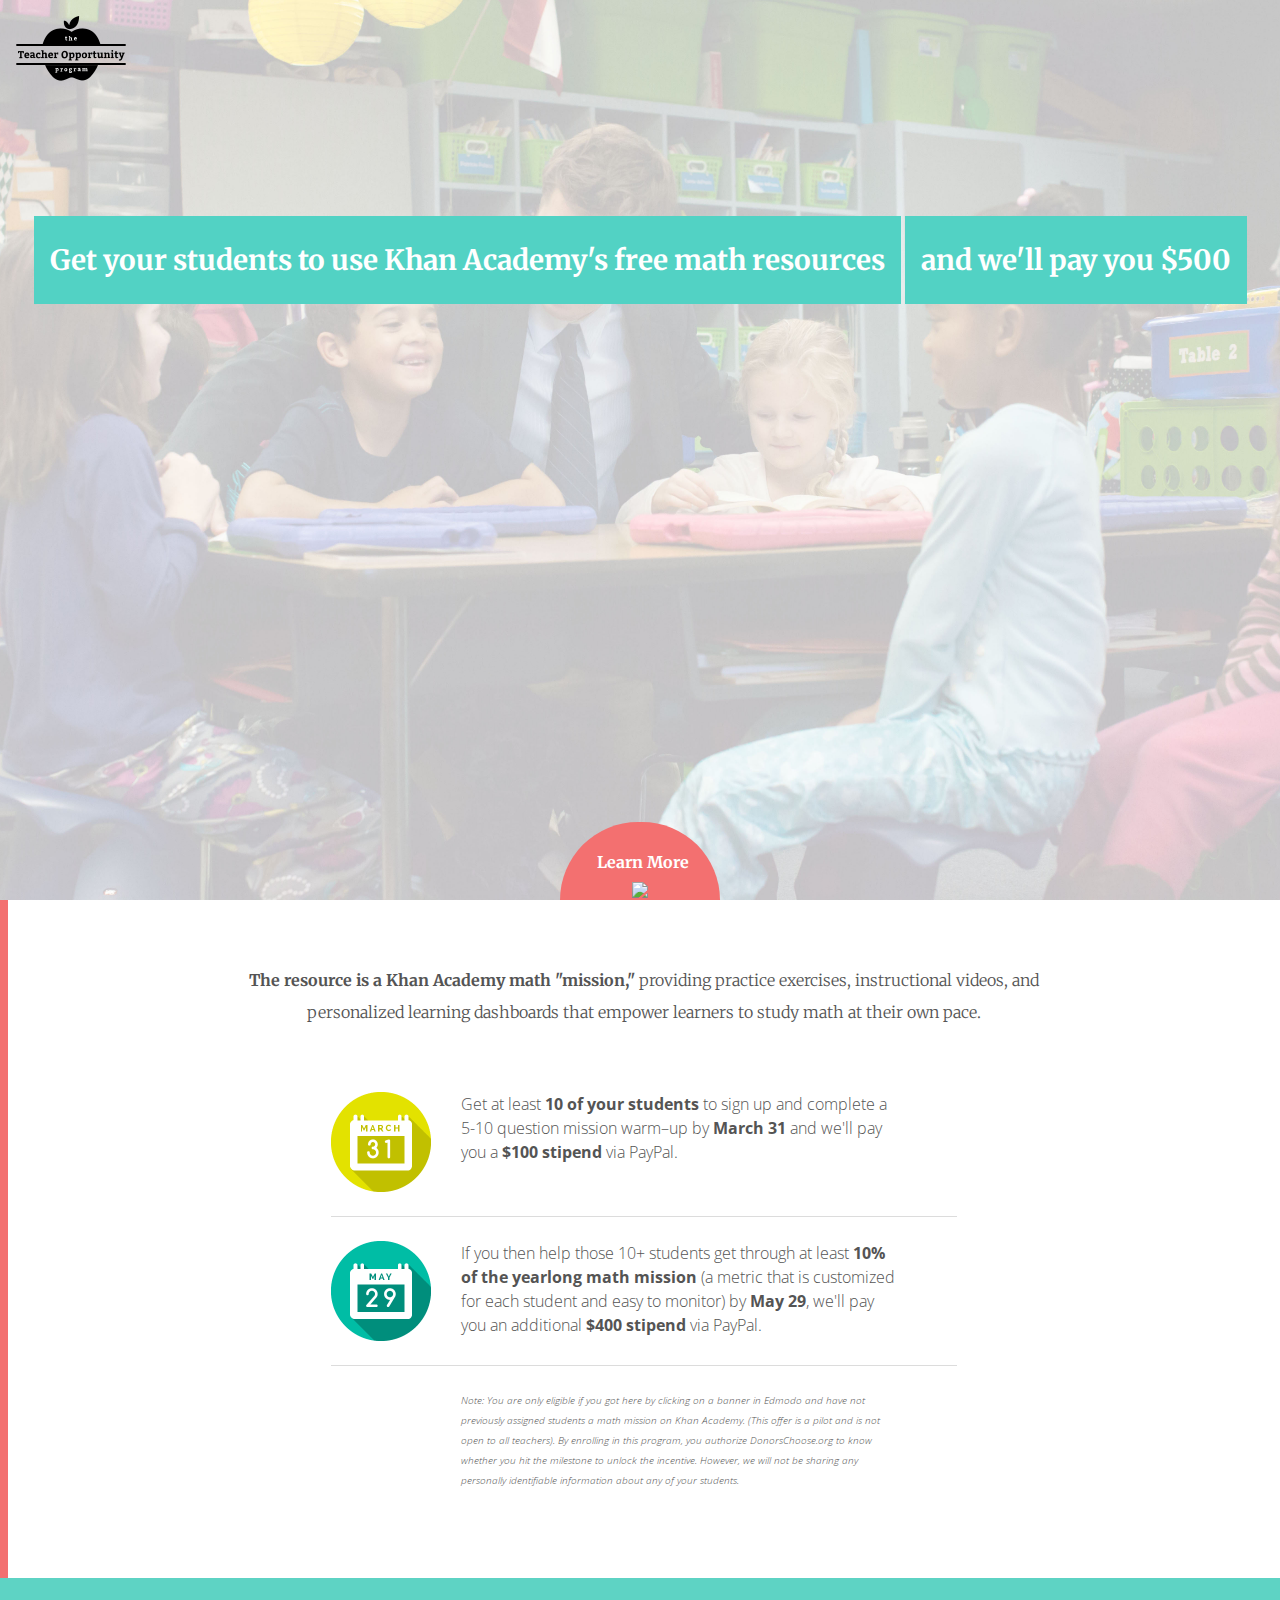
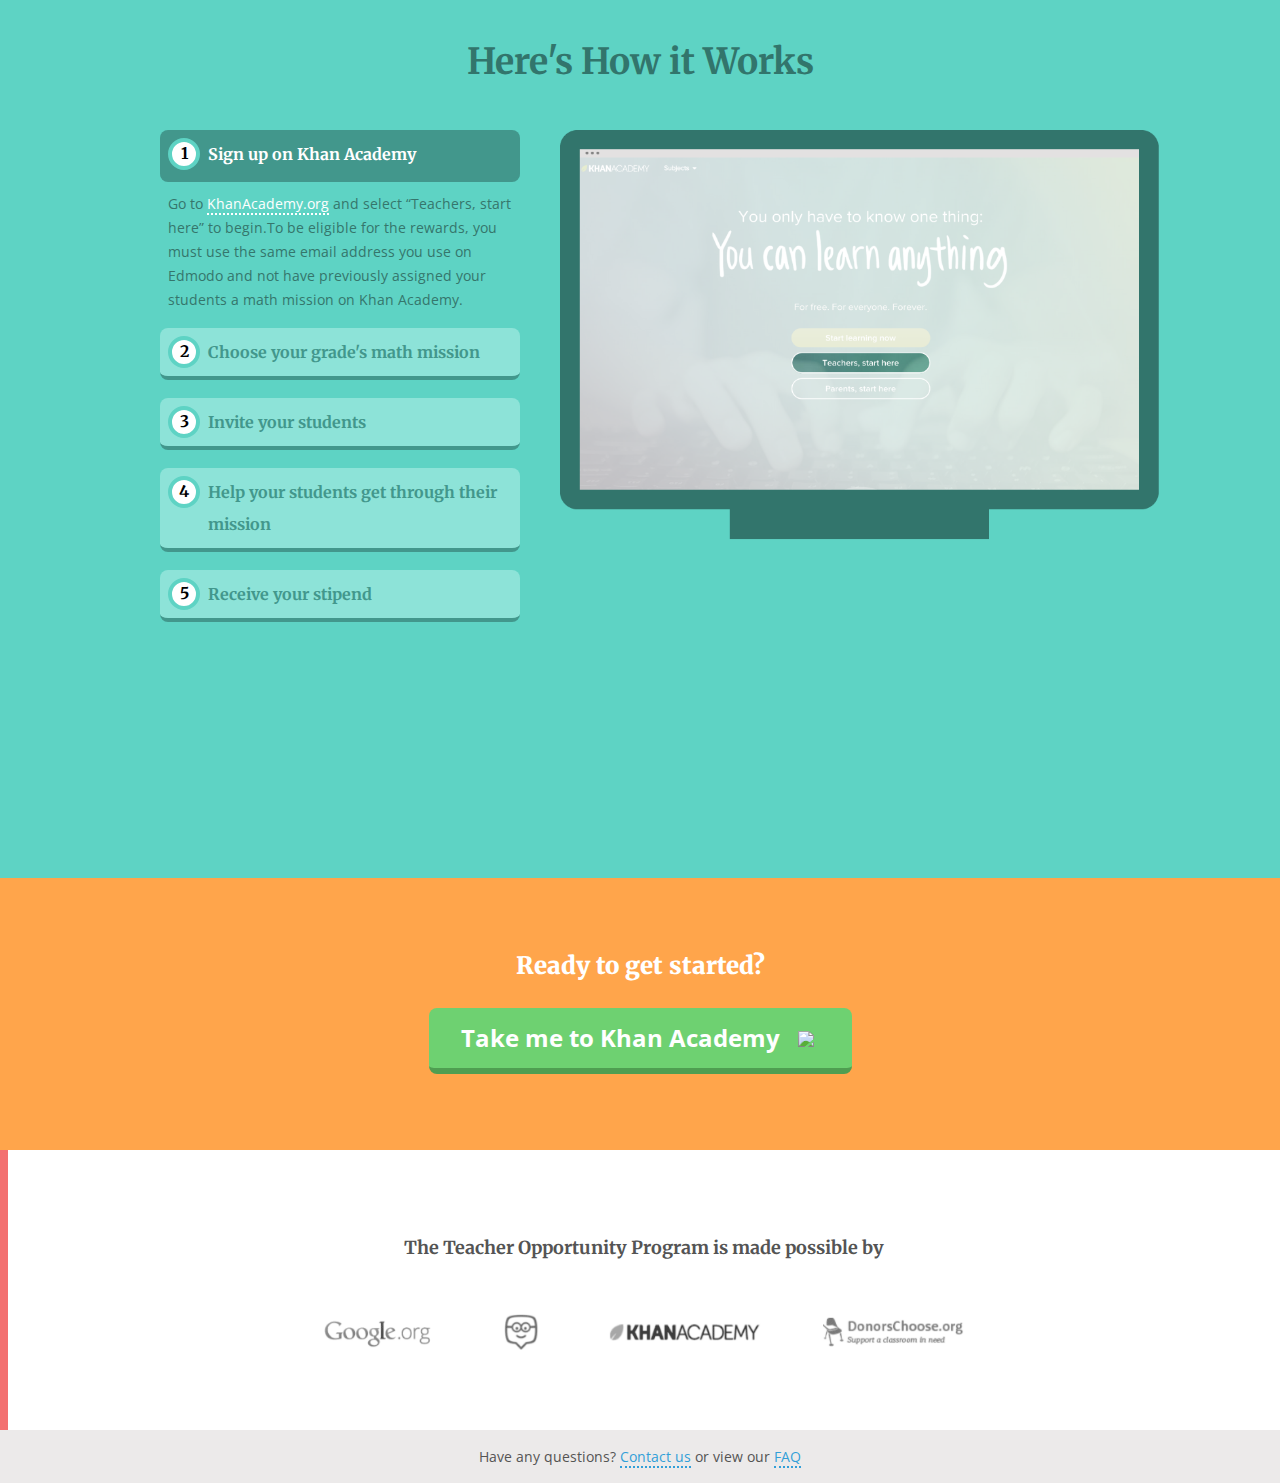
==== index.html @ cba0b724 "Fix responsive phone" ====
<!DOCTYPE html>
<html>
<head>
	<title>Check out Khan Academy's Math Missions</title>
    <link href='http://fonts.googleapis.com/css?family=Merriweather:400,300,700,900,300italic|Open+Sans:700,300,400' rel='stylesheet' type='text/css'>
    <link rel="stylesheet" href="css/reset.css"/>
    <link rel="stylesheet" href="css/styles.css"/>
    <link rel="stylesheet" href="//maxcdn.bootstrapcdn.com/font-awesome/4.3.0/css/font-awesome.min.css">
    <meta name="viewport" content="width=device-width, initial-scale=1">
</head>
<body>
<div class="section-splash">
	<img class="logo" src="images/logo-teacher-opportunity.png">
	<!-- <h1>Get your students to use Khan Academy's free math resources and we&apos;ll pay you $500</h1> -->
	<div class="headline-wrapper">
		<span class="headline">Get your students to use Khan&nbsp;Academy's free&nbsp;math&nbsp;resources</span>
		<span class="headline">and we&apos;ll pay you $500</span>
	</div>
	<a href="#intro">
		<div class="learn-more-wrapper">
			<div class="learn-more-text-wrapper">
				<span>Learn More</span>
				<img src="images/icon-caret-down.png">
			</div>
		</div>
	</a>
</div>
<div id="intro" class="section-intro">
	<div class="container">
		<h5>
			<strong>The resource is a Khan Academy math "mission,"</strong> providing practice exercises, instructional videos, and personalized learning dashboards that empower learners to study math at their own pace.
		</h5>

		<div class="intro-row clearfix">
			<div class="intro-illustration-wrapper">
				<img src="images/illustration-march.png">
			</div>
			<div class="intro-content">
				<p>
					Get at least <strong>10 of your students</strong> to sign up and complete a 5-10 question mission warm&ndash;up by <strong>March 31</strong> and we&apos;ll pay you a <strong>$100 stipend</strong> via PayPal.
				</p>
			</div>
		</div> <!-- END INTRO-ROW -->
		<div class="intro-row clearfix">
			<div class="intro-illustration-wrapper">
				<img src="images/illustration-may.png">
			</div>
			<div class="intro-content">
				<p>
					If you then help those 10+ students get through at least <strong>10% of the yearlong math mission</strong> (a metric that is customized for each student and easy to monitor) by <strong>May 29</strong>, we&apos;ll pay you an additional <strong>$400 stipend</strong> via PayPal.
				</p>
			</div>
		</div> <!-- END INTRO-ROW -->
		<div class="intro-row">
			<div class="intro-content intro-disclaimer">
				<em>Note: You are only eligible if you got here by clicking on a banner in Edmodo and have not previously assigned students a math mission on Khan Academy. (This offer is a pilot and is not open to all teachers). By enrolling in this program, you authorize DonorsChoose.org to know whether you hit the milestone to unlock the incentive.  However, we will not be sharing any personally identifiable information about any of your students.</em>
			</div>
		</div> <!-- END INTRO-ROW -->
	</div> <!-- END CONTAINER -->
</div> <!-- END SECTION-INTRO -->

<div class="section-howItWorks">
	<div class="large-container">
		<h1>Here&apos;s How it Works</h1>
		<div class="right">
			<div class="screenshot-wrapper ">
				<img class="ia-instruction-image screenshot" src="images/howto-1.png">
			</div>
		</div>
	
		<div class="left">
			<ol class="steps">
				<li>
					<a id="howto-1" class="ia-instructions-trigger is-active" href="#">
						<span class="number-decoration"><span>1</span></span>
						<h4>Sign up on Khan Academy</h4>
					</a>
					<div class="ia-instructions instructions is-visible">
						<p>Go to <a href="http://khanacademy.org">KhanAcademy.org</a> and select &ldquo;Teachers, start here&rdquo; to begin.To be eligible for the rewards, you must use the same email address you use on Edmodo and not have previously assigned your students a math mission on Khan Academy.</p>
					</div>
				</li>

				<li>
					<a id="howto-2" class="ia-instructions-trigger" href="#"><span class="number-decoration"><span>2</span></span>
						<h4>
							Choose your grade&apos;s math mission	
						</h4>
					</a>
					<div class="ia-instructions instructions">
						<p>
							After you sign up, you&apos;ll be prompted to create your first class. Enter a name, like &ldquo;Mrs. Doe&apos;s 5th Graders.&rdquo; Then, you&rsquo;ll be taken to a screen where you can select a mission.</p>
						<p>
							 To be eligible for this program, you must select the math mission appropriate for your students&rsquo; grade level (e.g. if you teach fifth grade, your fifth graders need to work through the fifth grade math mission).
						</p>
					</div>
				</li>

				<li>
					<a id="howto-3" class="ia-instructions-trigger" href="#"><span class="number-decoration"><span>3</span></span>
					<h4>
						Invite your students
					</h4>
					</a>
					<div class="ia-instructions instructions">
						<p>
							Invite your students to your class via the email invite form on Khan Academy. Have your students check their email, accept your coach request, and create an account. If your students don&apos;t have their own email addresses, you can create an account for them. Once they create an account and select an avatar, help them navigate to the mission by selecting the notification bell in the top right corner of the screen.
						</p>
					</div>
				</li>

				<li>
					<a id="howto-4" class="ia-instructions-trigger" href="#"><span class="number-decoration"><span>4</span></span> 
					<h4>Help your students get through their mission</h4>
					</a>
					<div class="ia-instructions instructions">
						<p>
							Your students will be asked to complete an initial mission warm-up and can then start working through their mission. You can track their progress by clicking &ldquo;student progress&rdquo; in your coach account. Look specifically at any of the bars that say &ldquo;20%,&rdquo; or more (&ldquo;30%,&rdquo;, &ldquo;40%,&rdquo;, &ldquo;50%,&rdquo; etc.) and add up the number of students who have completed these skills.
						</p>
					</div>
				</li>

				<li>
					<a id="howto-5" class="ia-instructions-trigger" href="#"><span class="number-decoration"><span>5</span></span>
					<h4>
						Receive your stipend
					</h4>
					</a>
					<div class="ia-instructions instructions">
						<p>
							We&apos;ll confirm that your students completed the mission warm-up and send you a $100 stipend via Paypal at the email you used in your Edmodo/Khan Academy account in June.
						</p>
						<p>
							If at least 10 of your students get through 10% or more of the yearlong math mission, we&apos;ll add an additional $400 to the stipend we&apos;ll email you via Paypal in June.
						</p>
						<p>
							You can spend the stipend just like an extra paycheck, reporting it as income on your tax return. The stipends are offered on a first come, first served basis to the first 500 teachers who accomplish the steps above. 
						</p>
					</div>
				</li>
			</ol>
		</div>
	</div>
</div>

<div class="section-getStarted">
	<div class="container">
		<h2>Ready to get started?</h2>
		<a target="_blank" class="primary-cta" href="http://khanacademy.org">Take me to Khan Academy <img src="images/icon-caret-right.png"> </a>
	</div>
</div>

<div class="section-partners">
	<h3>The Teacher Opportunity Program is made possible by</h3>
	<img class="logo-wall" src="images/logo-wall.png">
</div>

<div class="section-contact">
	<p>Have any questions? <a href="mailto:edmodoopportunity@donorschoose.org">Contact us</a> or view our <a href="#faq" class="ia-faq-trigger">FAQ</a></p>
</div>

<div class="section-faq ia-faq" id="faq">
	<div class="medium-container">
		<h2>FAQ</h2>
		<ul class="faq">
			<li>
				<h4>What is a mission?</h4>
				<p>
					A mission is simply a way on Khan Academy to help learners focus on content that is most meaningful to them.  Each math mission on Khan Academy provides complete coverage of a particular grade level or subject.  For more information, check out this
					<a href="https://www.khanacademy.org/coach-res/reference-for-coaches/other-reference-materials/a/what-is-a-mission">article on Khan Academy.</a>
				</p>
			</li>
			<li>
				<h4>How do I choose the right mission for my class?</h4>
				<p>
					In order to be eligible for this program, you will need your students to be working and making progress in their grade-level mission (i.e., if you are a 4th grade teacher, your students will need to make progress in Khan Academy&apos;s 4th grade mission).  However, the great thing about Khan Academy is that learners can also access content outside of their grade-level mission if they need extra support or want to accelerate ahead!
				</p>
			</li>
			<li>
				<h4>What is a &ldquo;mission warm-up?&rdquo;</h4>
				<p>
					The mission warm-up will be your students&apos; first experience of Khan Academy once they have selected their grade-level mission.  The mission warm-up will ask students to answer a few math problems.  That information will help Khan Academy&apos;s analytics system to know where it can help the students.  The students will always have the option to say &ldquo;I haven&apos;t learned this yet,&rdquo; if it is a skill that they are unfamiliar with.

				</p>
			</li>
			<li>
				<h4>How do I know when 10 of my students have achieved 10% of the mission-level skills?</h4>
				<p>
					The easiest way to see whether you have 10 students that have achieved 10% or more of mission-level skills is to look at your class histogram.  You can navigate there easily by going to your coach homepage and then clicking &ldquo;student progress&rdquo; for your classes.  The Y-axis of the histogram shows you how many students have completed what % of the class mission.  
				</p>
			</li>
			<li>
				<h4>What is the difference between mission-level skills and mission foundations?</h4>
				<p>
					Mission foundations will provide a quick review of prerequisites and help check a learners&apos; preparedness for grade- or subject-level material.
				</p>
			</li>
			<li>
				<h4>Where do I go if I need help using Khan Academy with my students?</h4>
				<p>
					Khan Academy has created a great online support resource that helps you learn how to get your class started on Khan Academy and shares best practices.  This is a great place to learn more about all the great learner and coach tools that are available as well as to understand the nuts and bolts of how to get your class started!  You can find these resources by going to: <a target="_blank" href="https://www.khanacademy.org/coach-res">khanacademy.org/coach-res</a>.
				</p>
			</li>
			<li>
				<h4>Where do I go if I have a problem with Khan Academy?</h4>
				<p>
					If you have a problem with Khan Academy, go to their <a href="https://khanacademy.zendesk.com/hc/en-us">Help Center</a>.  You can type in your questions or report bugs that you are finding as you work on Khan Academy.   
				</p>
			</li>
		</ul>
	</div>
</div>

</body>
<script src="http://ajax.googleapis.com/ajax/libs/jquery/1.10.2/jquery.min.js"></script>
<script src="js/effects.js"></script>
</html>
---- css/styles.css ----
*, *:before, *:after {
	-moz-box-sizing: border-box;
	-webkit-box-sizing: border-box; 
	box-sizing: border-box;
	-webkit-text-size-adjust: none;
	-webkit-font-smoothing: antialiased;
	-moz-osx-font-smoothing: grayscale;
 }

body {
 	height: 100%;
 	width: 100%;
 	overflow-x: hidden;
}
.clearfix:after {
    visibility: hidden;
    display: block;
    font-size: 0;
    content: " ";
    clear: both;
    height: 0;
}

/* LAYOUT */
.container {
	max-width: 960px;
	margin: 0 auto;
	padding: 64px;
}
.medium-container {
	max-width: 640px;
	padding: 48px;
	margin: 0 auto;
}
.large-container {
	max-width: 960px;
	margin: 0 auto;
}

/* TYPOGRAPHY */
body {
	font-family: 'Open Sans', sans-serif;
	font-weight: 300;
	color: #545454;
}

h1, h2, h3, h4, h5 {
	font-family: 'Merriweather', serif;
	text-align: center;
	line-height: 2;
}
h1, h2, h3, h4 {
	font-weight: 700;
}
h1 {
	font-size: 36px;
}
h2 {
	font-size: 24px;
}
h3 {
	font-size: 18px;
}
h5 {
	font-weight: 300;
}
p {
	line-height: 1.5;
	font-weight: 400;
}
strong {
	font-weight: 700;
}
em {
	font-style: italic;
	font-size: 10px;
	line-height: 2;
}

/* SPLASH  */
.section-splash {
	width: 100%;
	height: 100vh;
	padding: 16px;
	background-image: url(../images/teacher-with-students.jpg);
	background-position: center;
	background-size: cover;
	background-repeat: no-repeat;
	position: relative;
	text-align: center;
}
.headline-wrapper {
	margin-top: 300px;
}
.headline {
	font-family: 'Merriweather', serif;
	line-height: 2;
	font-size: 36px;
	background: #52D2C4;
	display: inline-block;
	margin: 0 auto;
	clear: both;
	padding: 16px;
	background: #52D2C4;
	color: white;
	font-weight: 700;
}
.logo {
	position: absolute;
	left: 16px;
}
.learn-more-wrapper {
	background: #F37070;
	height: 78px;
	width: 160px;
	position: absolute;
	bottom: 0;
	margin-left: 50%;
	left: -80px;
	border-radius: 100px 100px 0 0;
}
.learn-more-text-wrapper {
	position: relative;
}
.learn-more-text-wrapper img {
	margin-top: 60px;
}
.learn-more-wrapper span {
	font-family: 'Merriweather', serif;
	font-weight: 700;
	color: white;
	position: absolute;
	width: 96px;
	height: 70px;
	margin-top: 50%;
	top: -48px;
	left: 35px;

}

/* INTRO */
.section-intro {
	border-left: 8px solid #F37070;
}
.intro-row {
	max-width: 626px;
	margin: 24px auto;
	padding-bottom: 24px;
	position: relative;
	border-bottom: 1px solid #DCDCDC;
}
.intro-row:first-of-type {
	margin-top: 64px;
}
.intro-row:last-of-type {
	border-bottom: none;
	margin-bottom: 0;
}
.intro-illustration-wrapper {
	width: 100px;
	height: 100px;
	float: left;
	left: 0;
}
.intro-illustration-wrapper img {
	width: 100%;
}
.intro-content {
	margin-left: 130px;
	max-width: 438px;
}
.intro-content p {
	font-weight: 300;
}

/* HOW IT WORKS */
.section-howItWorks {
	background: #5ED3C4;
	position: relative;
	padding: 48px 16px;
	min-height: 900px;
}
.section-4steps {
	min-height: 700px;
}
.section-howItWorks h1 {
	color: #32756C;
	margin: 0 auto;
}
.left {
	position: absolute;
	max-width: 360px;
	margin-top: 32px;
}
.right {
	margin-left: 400px;
	position: absolute;
	max-width: 1350px;
	min-height: 750px;
	margin-top: 32px;
}
.screenshot-wrapper {
	position: absolute;
	width: 600px;
}
.screenshot {
	width: 100%;
}
.steps li {
	margin-bottom: 16px;
}
.steps h4 {
	float: left;
	display: inline-block;
	margin-left: 40px;
	font-weight: 700;
	text-align: left;
}
.steps li>a{
	position: relative;
	background: #8DE3D8;
	border-radius: 8px;
	padding: 8px;
	display: inline-block;
	width: 100%;
	border-bottom: 4px solid #42978C;
	color: #42978C;
	text-decoration: none;
	font-family: 'Merriweather', serif;
	font-weight: 700;
	cursor: pointer;
	transition: all .3s;

}
.steps li>a:hover {
	background: #81CFC5;
	color: white;
}
.steps li>a:active, .steps li>a.is-active {
	background: #42978C;
	color: white;
}
.number-decoration {
	left: 8px;
	position: absolute;
	background: white;
	border-radius: 100%;
	border: 4px solid #5ED3C4;
	color: black;
	display: inline-block;
	width: 32px;
	height: 32px;
	text-align: center;
}
.number-decoration span {
	display: inline-block;
	margin-top: 3px;
}

.instructions {
	display: none;
	margin-top: 8px;
}
.instructions p {
	font-size: 14px;
	line-height: 24px;
	margin-bottom: 16px;
	color: #35766C;
	margin-left: 8px;
}
.instructions a {
	color: white;
	text-decoration: none;
	border-bottom: 2px dotted white;
}
.is-visible {
	display: block;
}

/* GET STARTED */
.section-getStarted {
	background: #FFA54B;
	text-align: center;
}
.section-getStarted h2 {
	color: white;
	margin-bottom: 18px;
	font-weight: 900;
}
.primary-cta {
	background: #6ED171;
	border-bottom: 6px solid #4F9E51;
	padding: 18px 38px 18px 32px;
	font-family: 'Open Sans', sans-serif;
	font-weight: 700;
	font-size: 24px;
	text-decoration: none;
	color: white;
	border-radius: 8px;
	display: inline-block;
	margin: 0 auto;
	margin-bottom: 12px;
	transition: all .3s;
}
.primary-cta:hover {
	background: #65BA67;
}
.primary-cta:active {
	background: #4F9E51;
}
.primary-cta img {
	margin-left: 12px;
}

/* PARTNERS */
.section-partners {
	padding: 80px;
	color: #545454;
	border-left: 8px solid #F37070;
}
.logo-wall {
	max-width: 640px;
	display: block;
	margin: 48px auto 0;
}

/* CONTACT */
.section-contact {
	background: #ECEAEA;
	padding: 16px;
	text-align: center;
}
.section-contact p {
	font-size: 14px;
}
.section-contact a, .section-faq a {
	color: #329FD8;
	text-decoration: none;
	border-bottom: 2px dotted;
}

/* FAQ */
.section-faq {
	display: none;
	background: #ECEAEA;
}
.section-faq p{
	font-size: 14px;
	line-height: 2;
}
.section-faq h2 {
	margin-bottom: 32px;
}
.section-faq h4 {
	text-align: left;
}
.faq li {
	margin-bottom: 24px;
}

/* RESPONSIVE */
@media screen and (max-width: 1280px) {
	/* SPLASH */
	.headline-wrapper {
		margin-top: 200px;
	}
	.headline {
		font-size: 28px;
	}
}
@media screen and (max-width: 800px) {
	.container, .medium-container, .large-container, .section-partners {
		padding: 48px;
	}
	.right, .left, .screenshot-wrapper {
		position: relative;
		margin: 0 auto;
	}
	.left {
		max-width: 100%;
		margin-top: 24px;
	}
	.right {
		min-height: 0;
	}
	.screenshot-wrapper, .logo-wall {
		max-width: 100%;
	}

@media screen and (max-width: 640px) {
	.logo {
		position: relative;
		margin: 16px auto;
	}
	.container, .medium-container, .large-container, .section-partners {
		padding: 32px;
	}
	.section-howItWorks {
		padding: 0;
	}
	h1, .headline {
		font-size: 24px;
	}
	.headline {
		padding: 6px;
	}
	h2, h3 {
		font-size: 16px;
	}
	h5, p {
		font-size: 14px;
	}
	.section-splash {
		height: 95vh;
	}

	/* INTRO */
	.intro-illustration-wrapper {
		float: none;
		margin: 0 auto;
	}
	.intro-content {
		max-width: 100%;
		margin: 24px 0 0 0;
	}
	.intro-row:first-of-type {
		margin-top: 24px;
	}

	/* CALL TO ACTION */
	.primary-cta {
		font-size: 18px;
		padding: 12px 18px;
	}
	.primary-cta img {
		width: 8px;
	}
}
@media screen and (max-width: 360px) {
	.primary-cta img {
		display: none;
	}
}
@media screen and (max-width: 360px) {
	.container, .medium-container, .large-container, .section-partners {
		padding: 24px;
	}
	h1, .headline {
		font-size: 18px;
	}
	.headline-wrapper {
		margin-top: 200px;
	}
	h5 {
		text-align: left;
	}
}
@media screen and (max-width: 320px) {
	.headline-wrapper {
		margin-top: 50px;
	}
}
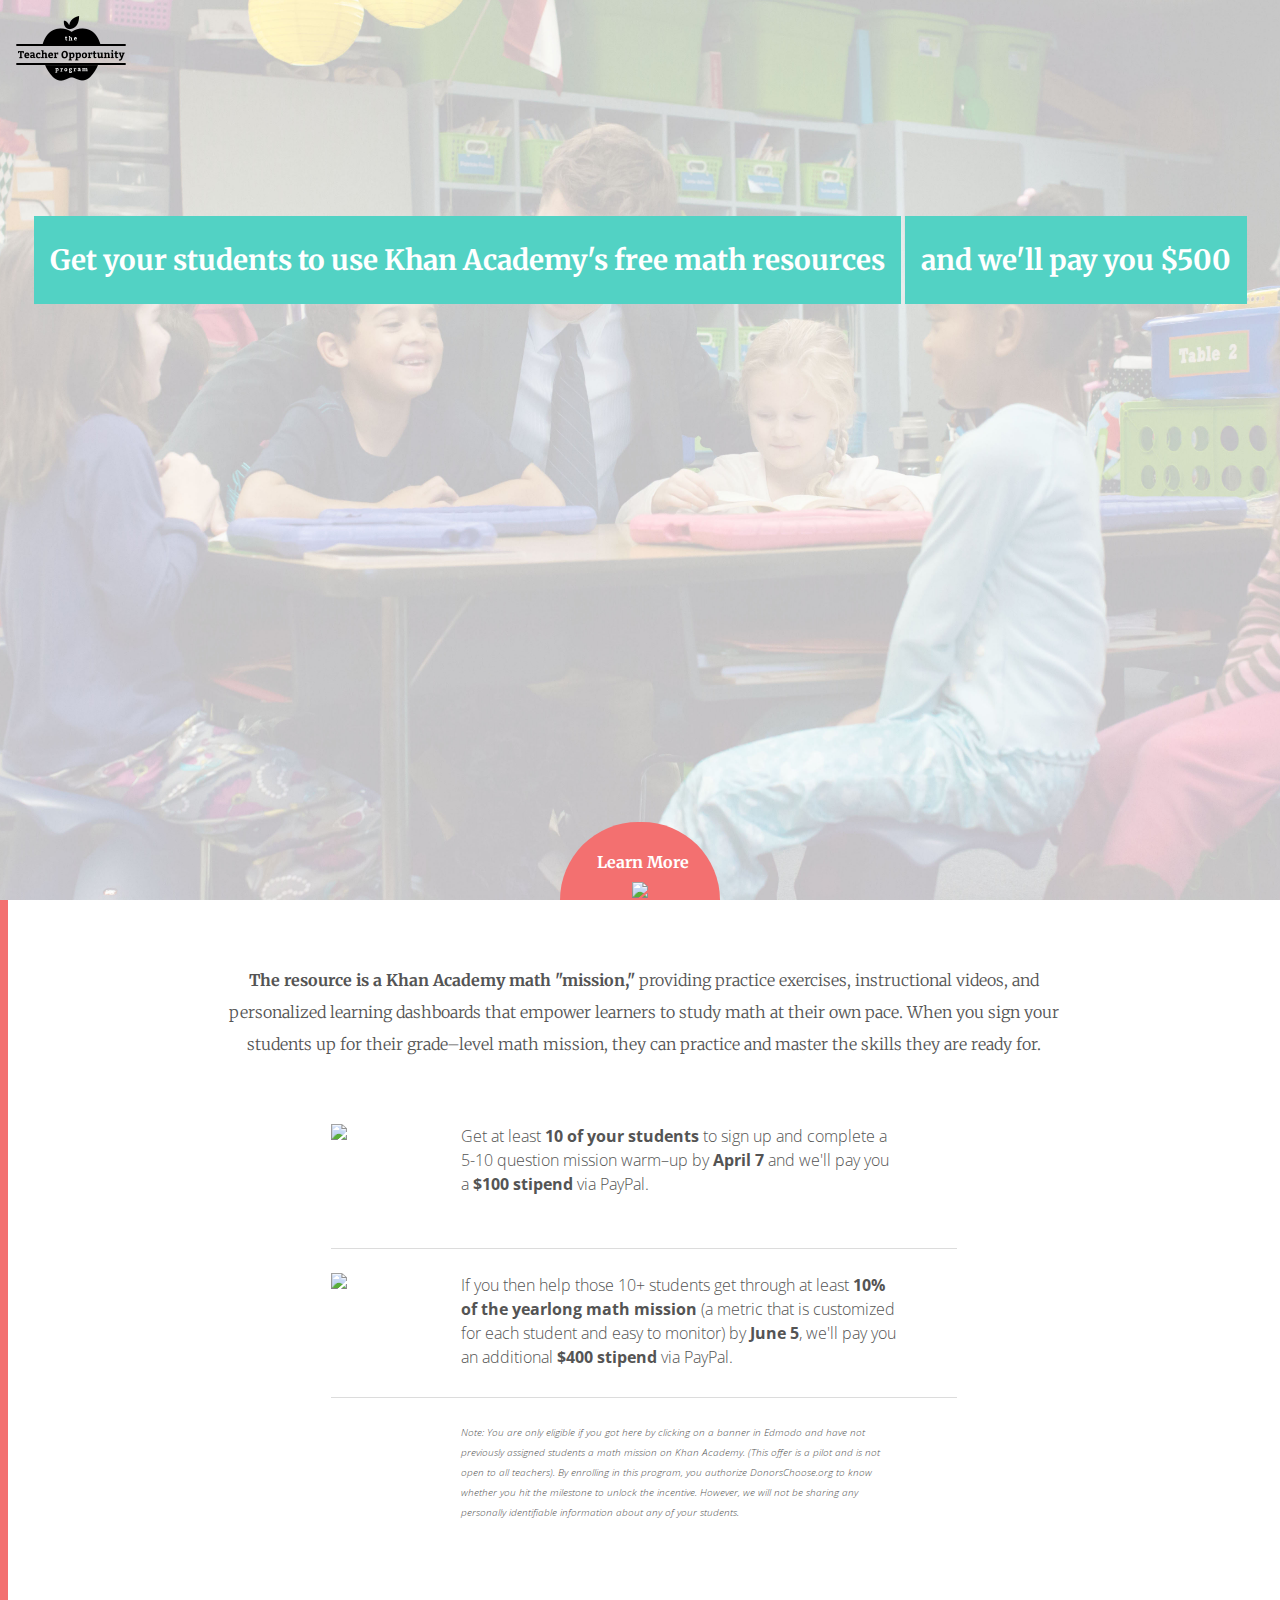
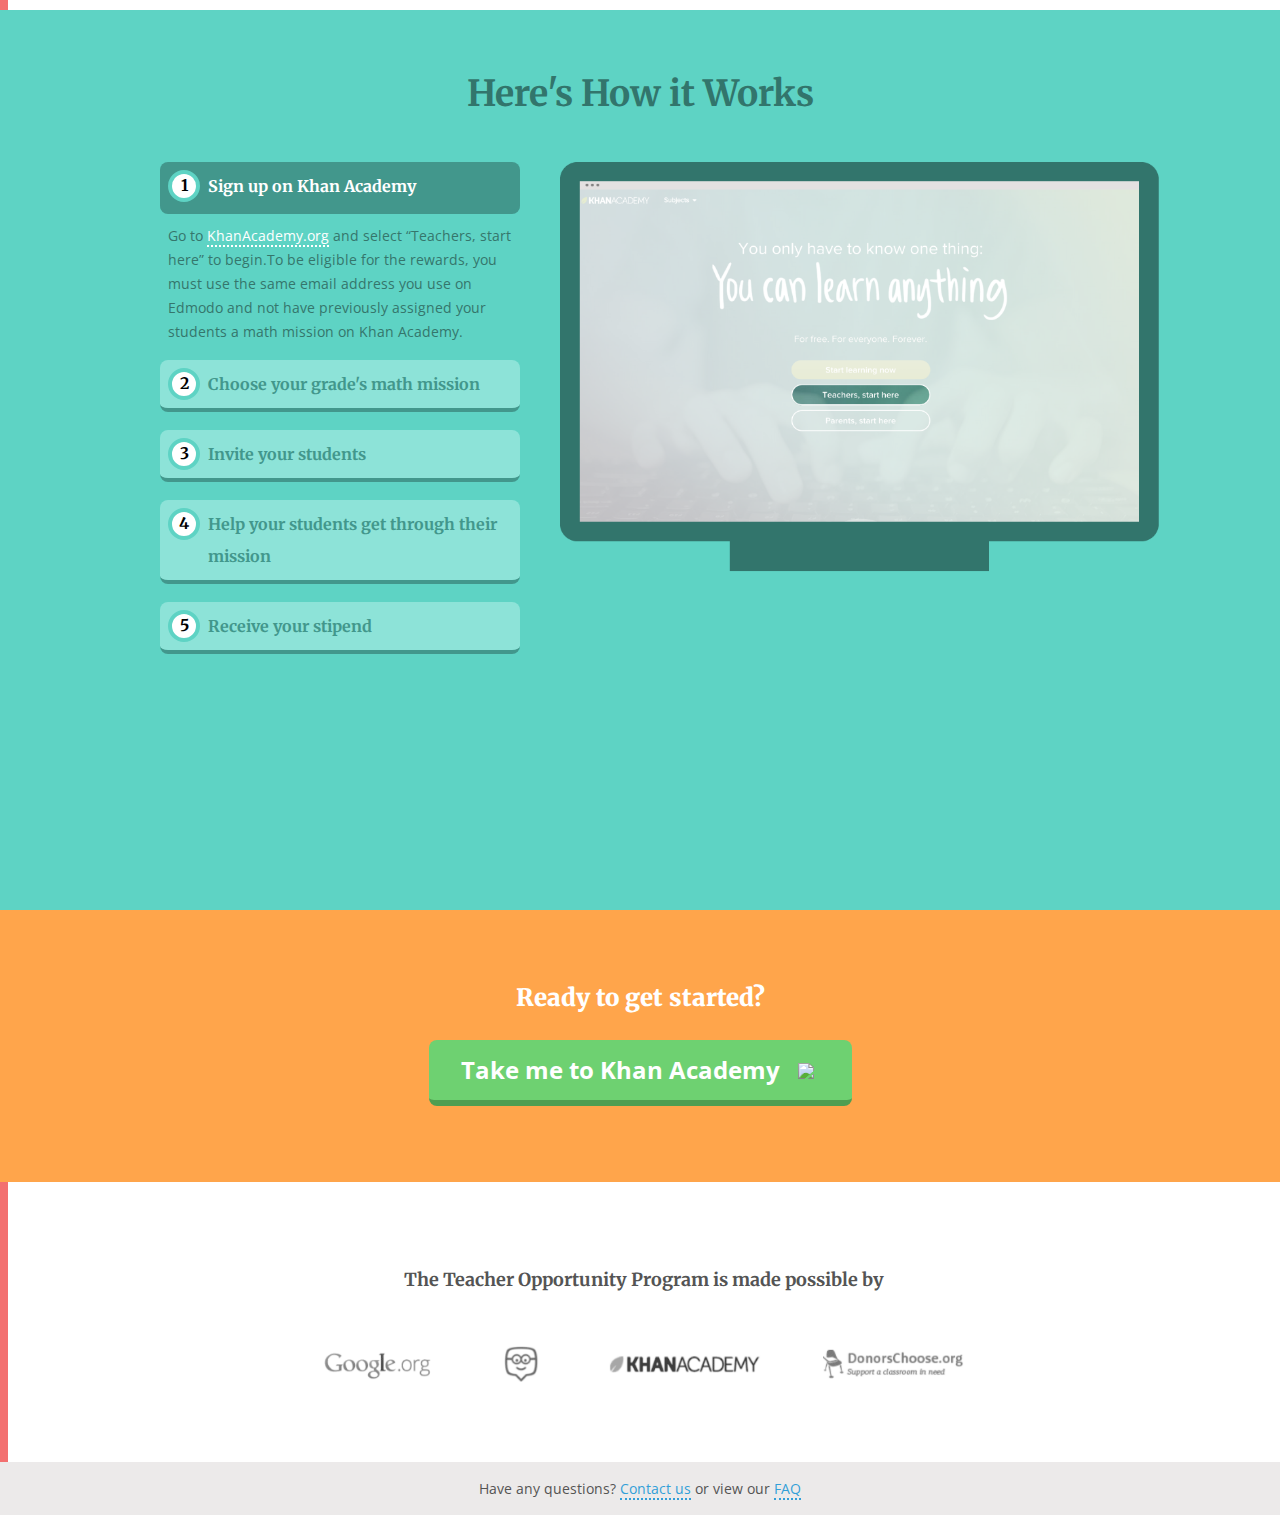
==== commit 469595f4: "Add sentence in opening paragraph and add disclaimer for high five page" ====
--- a/index.html
+++ b/index.html
@@ -28,26 +28,26 @@
 <div id="intro" class="section-intro">
 	<div class="container">
 		<h5>
-			<strong>The resource is a Khan Academy math "mission,"</strong> providing practice exercises, instructional videos, and personalized learning dashboards that empower learners to study math at their own pace.
+			<strong>The resource is a Khan Academy math "mission,"</strong> providing practice exercises, instructional videos, and personalized learning dashboards that empower learners to study math at their own pace. When you sign your students up for their grade&ndash;level math mission, they can practice and master the skills they are ready for.
 		</h5>
 
 		<div class="intro-row clearfix">
 			<div class="intro-illustration-wrapper">
-				<img src="images/illustration-march.png">
+				<img src="images/illustration-april.png">
 			</div>
 			<div class="intro-content">
 				<p>
-					Get at least <strong>10 of your students</strong> to sign up and complete a 5-10 question mission warm&ndash;up by <strong>March 31</strong> and we&apos;ll pay you a <strong>$100 stipend</strong> via PayPal.
+					Get at least <strong>10 of your students</strong> to sign up and complete a 5-10 question mission warm&ndash;up by <strong>April 7</strong> and we&apos;ll pay you a <strong>$100 stipend</strong> via PayPal.
 				</p>
 			</div>
 		</div> <!-- END INTRO-ROW -->
 		<div class="intro-row clearfix">
 			<div class="intro-illustration-wrapper">
-				<img src="images/illustration-may.png">
+				<img src="images/illustration-june.png">
 			</div>
 			<div class="intro-content">
 				<p>
-					If you then help those 10+ students get through at least <strong>10% of the yearlong math mission</strong> (a metric that is customized for each student and easy to monitor) by <strong>May 29</strong>, we&apos;ll pay you an additional <strong>$400 stipend</strong> via PayPal.
+					If you then help those 10+ students get through at least <strong>10% of the yearlong math mission</strong> (a metric that is customized for each student and easy to monitor) by <strong>June 5</strong>, we&apos;ll pay you an additional <strong>$400 stipend</strong> via PayPal.
 				</p>
 			</div>
 		</div> <!-- END INTRO-ROW -->
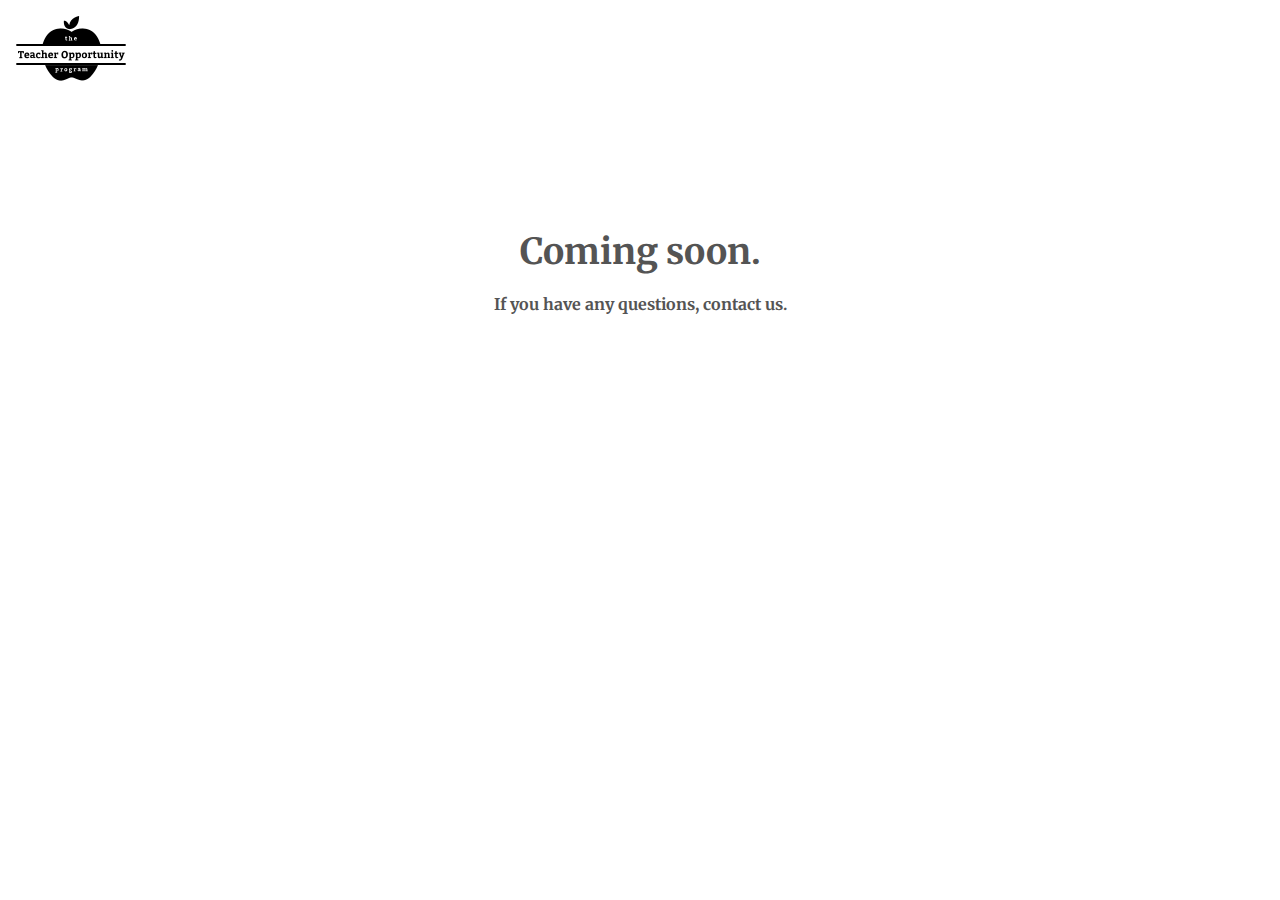
==== commit 272512ff: "Add error page and rename other pages" ====
--- a/index.html
+++ b/index.html
@@ -1,7 +1,7 @@
 <!DOCTYPE html>
 <html>
 <head>
-	<title>Check out Khan Academy's Math Missions</title>
+	<title>Oops! We can&apos;t find what you&apos;re looking for!</title>
     <link href='http://fonts.googleapis.com/css?family=Merriweather:400,300,700,900,300italic|Open+Sans:700,300,400' rel='stylesheet' type='text/css'>
     <link rel="stylesheet" href="css/reset.css"/>
     <link rel="stylesheet" href="css/styles.css"/>
@@ -9,208 +9,13 @@
     <meta name="viewport" content="width=device-width, initial-scale=1">
 </head>
 <body>
-<div class="section-splash">
+<div class="fullsize-container">
 	<img class="logo" src="images/logo-teacher-opportunity.png">
 	<!-- <h1>Get your students to use Khan Academy's free math resources and we&apos;ll pay you $500</h1> -->
 	<div class="headline-wrapper">
-		<span class="headline">Get your students to use Khan&nbsp;Academy's free&nbsp;math&nbsp;resources</span>
-		<span class="headline">and we&apos;ll pay you $500</span>
-	</div>
-	<a href="#intro">
-		<div class="learn-more-wrapper">
-			<div class="learn-more-text-wrapper">
-				<span>Learn More</span>
-				<img src="images/icon-caret-down.png">
-			</div>
-		</div>
-	</a>
-</div>
-<div id="intro" class="section-intro">
-	<div class="container">
-		<h5>
-			<strong>The resource is a Khan Academy math "mission,"</strong> providing practice exercises, instructional videos, and personalized learning dashboards that empower learners to study math at their own pace. When you sign your students up for their grade&ndash;level math mission, they can practice and master the skills they are ready for.
-		</h5>
-
-		<div class="intro-row clearfix">
-			<div class="intro-illustration-wrapper">
-				<img src="images/illustration-april.png">
-			</div>
-			<div class="intro-content">
-				<p>
-					Get at least <strong>10 of your students</strong> to sign up and complete a 5-10 question mission warm&ndash;up by <strong>April 7</strong> and we&apos;ll pay you a <strong>$100 stipend</strong> via PayPal.
-				</p>
-			</div>
-		</div> <!-- END INTRO-ROW -->
-		<div class="intro-row clearfix">
-			<div class="intro-illustration-wrapper">
-				<img src="images/illustration-june.png">
-			</div>
-			<div class="intro-content">
-				<p>
-					If you then help those 10+ students get through at least <strong>10% of the yearlong math mission</strong> (a metric that is customized for each student and easy to monitor) by <strong>June 5</strong>, we&apos;ll pay you an additional <strong>$400 stipend</strong> via PayPal.
-				</p>
-			</div>
-		</div> <!-- END INTRO-ROW -->
-		<div class="intro-row">
-			<div class="intro-content intro-disclaimer">
-				<em>Note: You are only eligible if you got here by clicking on a banner in Edmodo and have not previously assigned students a math mission on Khan Academy. (This offer is a pilot and is not open to all teachers). By enrolling in this program, you authorize DonorsChoose.org to know whether you hit the milestone to unlock the incentive.  However, we will not be sharing any personally identifiable information about any of your students.</em>
-			</div>
-		</div> <!-- END INTRO-ROW -->
-	</div> <!-- END CONTAINER -->
-</div> <!-- END SECTION-INTRO -->
-
-<div class="section-howItWorks">
-	<div class="large-container">
-		<h1>Here&apos;s How it Works</h1>
-		<div class="right">
-			<div class="screenshot-wrapper ">
-				<img class="ia-instruction-image screenshot" src="images/howto-1.png">
-			</div>
-		</div>
-	
-		<div class="left">
-			<ol class="steps">
-				<li>
-					<a id="howto-1" class="ia-instructions-trigger is-active" href="#">
-						<span class="number-decoration"><span>1</span></span>
-						<h4>Sign up on Khan Academy</h4>
-					</a>
-					<div class="ia-instructions instructions is-visible">
-						<p>Go to <a href="http://khanacademy.org">KhanAcademy.org</a> and select &ldquo;Teachers, start here&rdquo; to begin.To be eligible for the rewards, you must use the same email address you use on Edmodo and not have previously assigned your students a math mission on Khan Academy.</p>
-					</div>
-				</li>
-
-				<li>
-					<a id="howto-2" class="ia-instructions-trigger" href="#"><span class="number-decoration"><span>2</span></span>
-						<h4>
-							Choose your grade&apos;s math mission	
-						</h4>
-					</a>
-					<div class="ia-instructions instructions">
-						<p>
-							After you sign up, you&apos;ll be prompted to create your first class. Enter a name, like &ldquo;Mrs. Doe&apos;s 5th Graders.&rdquo; Then, you&rsquo;ll be taken to a screen where you can select a mission.</p>
-						<p>
-							 To be eligible for this program, you must select the math mission appropriate for your students&rsquo; grade level (e.g. if you teach fifth grade, your fifth graders need to work through the fifth grade math mission).
-						</p>
-					</div>
-				</li>
-
-				<li>
-					<a id="howto-3" class="ia-instructions-trigger" href="#"><span class="number-decoration"><span>3</span></span>
-					<h4>
-						Invite your students
-					</h4>
-					</a>
-					<div class="ia-instructions instructions">
-						<p>
-							Invite your students to your class via the email invite form on Khan Academy. Have your students check their email, accept your coach request, and create an account. If your students don&apos;t have their own email addresses, you can create an account for them. Once they create an account and select an avatar, help them navigate to the mission by selecting the notification bell in the top right corner of the screen.
-						</p>
-					</div>
-				</li>
-
-				<li>
-					<a id="howto-4" class="ia-instructions-trigger" href="#"><span class="number-decoration"><span>4</span></span> 
-					<h4>Help your students get through their mission</h4>
-					</a>
-					<div class="ia-instructions instructions">
-						<p>
-							Your students will be asked to complete an initial mission warm-up and can then start working through their mission. You can track their progress by clicking &ldquo;student progress&rdquo; in your coach account. Look specifically at any of the bars that say &ldquo;20%,&rdquo; or more (&ldquo;30%,&rdquo;, &ldquo;40%,&rdquo;, &ldquo;50%,&rdquo; etc.) and add up the number of students who have completed these skills.
-						</p>
-					</div>
-				</li>
-
-				<li>
-					<a id="howto-5" class="ia-instructions-trigger" href="#"><span class="number-decoration"><span>5</span></span>
-					<h4>
-						Receive your stipend
-					</h4>
-					</a>
-					<div class="ia-instructions instructions">
-						<p>
-							We&apos;ll confirm that your students completed the mission warm-up and send you a $100 stipend via Paypal at the email you used in your Edmodo/Khan Academy account in June.
-						</p>
-						<p>
-							If at least 10 of your students get through 10% or more of the yearlong math mission, we&apos;ll add an additional $400 to the stipend we&apos;ll email you via Paypal in June.
-						</p>
-						<p>
-							You can spend the stipend just like an extra paycheck, reporting it as income on your tax return. The stipends are offered on a first come, first served basis to the first 500 teachers who accomplish the steps above. 
-						</p>
-					</div>
-				</li>
-			</ol>
-		</div>
+		<h1>Coming soon.</h1>
+		<h4>If you have any questions, contact us.</h4>
 	</div>
 </div>
-
-<div class="section-getStarted">
-	<div class="container">
-		<h2>Ready to get started?</h2>
-		<a target="_blank" class="primary-cta" href="http://khanacademy.org">Take me to Khan Academy <img src="images/icon-caret-right.png"> </a>
-	</div>
-</div>
-
-<div class="section-partners">
-	<h3>The Teacher Opportunity Program is made possible by</h3>
-	<img class="logo-wall" src="images/logo-wall.png">
-</div>
-
-<div class="section-contact">
-	<p>Have any questions? <a href="mailto:edmodoopportunity@donorschoose.org">Contact us</a> or view our <a href="#faq" class="ia-faq-trigger">FAQ</a></p>
-</div>
-
-<div class="section-faq ia-faq" id="faq">
-	<div class="medium-container">
-		<h2>FAQ</h2>
-		<ul class="faq">
-			<li>
-				<h4>What is a mission?</h4>
-				<p>
-					A mission is simply a way on Khan Academy to help learners focus on content that is most meaningful to them.  Each math mission on Khan Academy provides complete coverage of a particular grade level or subject.  For more information, check out this
-					<a href="https://www.khanacademy.org/coach-res/reference-for-coaches/other-reference-materials/a/what-is-a-mission">article on Khan Academy.</a>
-				</p>
-			</li>
-			<li>
-				<h4>How do I choose the right mission for my class?</h4>
-				<p>
-					In order to be eligible for this program, you will need your students to be working and making progress in their grade-level mission (i.e., if you are a 4th grade teacher, your students will need to make progress in Khan Academy&apos;s 4th grade mission).  However, the great thing about Khan Academy is that learners can also access content outside of their grade-level mission if they need extra support or want to accelerate ahead!
-				</p>
-			</li>
-			<li>
-				<h4>What is a &ldquo;mission warm-up?&rdquo;</h4>
-				<p>
-					The mission warm-up will be your students&apos; first experience of Khan Academy once they have selected their grade-level mission.  The mission warm-up will ask students to answer a few math problems.  That information will help Khan Academy&apos;s analytics system to know where it can help the students.  The students will always have the option to say &ldquo;I haven&apos;t learned this yet,&rdquo; if it is a skill that they are unfamiliar with.
-
-				</p>
-			</li>
-			<li>
-				<h4>How do I know when 10 of my students have achieved 10% of the mission-level skills?</h4>
-				<p>
-					The easiest way to see whether you have 10 students that have achieved 10% or more of mission-level skills is to look at your class histogram.  You can navigate there easily by going to your coach homepage and then clicking &ldquo;student progress&rdquo; for your classes.  The Y-axis of the histogram shows you how many students have completed what % of the class mission.  
-				</p>
-			</li>
-			<li>
-				<h4>What is the difference between mission-level skills and mission foundations?</h4>
-				<p>
-					Mission foundations will provide a quick review of prerequisites and help check a learners&apos; preparedness for grade- or subject-level material.
-				</p>
-			</li>
-			<li>
-				<h4>Where do I go if I need help using Khan Academy with my students?</h4>
-				<p>
-					Khan Academy has created a great online support resource that helps you learn how to get your class started on Khan Academy and shares best practices.  This is a great place to learn more about all the great learner and coach tools that are available as well as to understand the nuts and bolts of how to get your class started!  You can find these resources by going to: <a target="_blank" href="https://www.khanacademy.org/coach-res">khanacademy.org/coach-res</a>.
-				</p>
-			</li>
-			<li>
-				<h4>Where do I go if I have a problem with Khan Academy?</h4>
-				<p>
-					If you have a problem with Khan Academy, go to their <a href="https://khanacademy.zendesk.com/hc/en-us">Help Center</a>.  You can type in your questions or report bugs that you are finding as you work on Khan Academy.   
-				</p>
-			</li>
-		</ul>
-	</div>
-</div>
-
 </body>
-<script src="http://ajax.googleapis.com/ajax/libs/jquery/1.10.2/jquery.min.js"></script>
-<script src="js/effects.js"></script>
 </html>--- a/css/styles.css
+++ b/css/styles.css
@@ -36,6 +36,13 @@
 	max-width: 960px;
 	margin: 0 auto;
 }
+.fullsize-container {
+	width: 100%;
+	height: 100vh;
+	padding: 16px;
+	position: relative;
+	text-align: center;
+}
 
 /* TYPOGRAPHY */
 body {
@@ -73,7 +80,7 @@
 }
 em {
 	font-style: italic;
-	font-size: 10px;
+	font-size: 12px;
 	line-height: 2;
 }
 
@@ -92,6 +99,9 @@
 .headline-wrapper {
 	margin-top: 300px;
 }
+.headline-wrapper a {
+	color: #329FD8;
+}
 .headline {
 	font-family: 'Merriweather', serif;
 	line-height: 2;
@@ -391,6 +401,7 @@
 	.logo {
 		position: relative;
 		margin: 16px auto;
+		left: 0;
 	}
 	.container, .medium-container, .large-container, .section-partners {
 		padding: 32px;
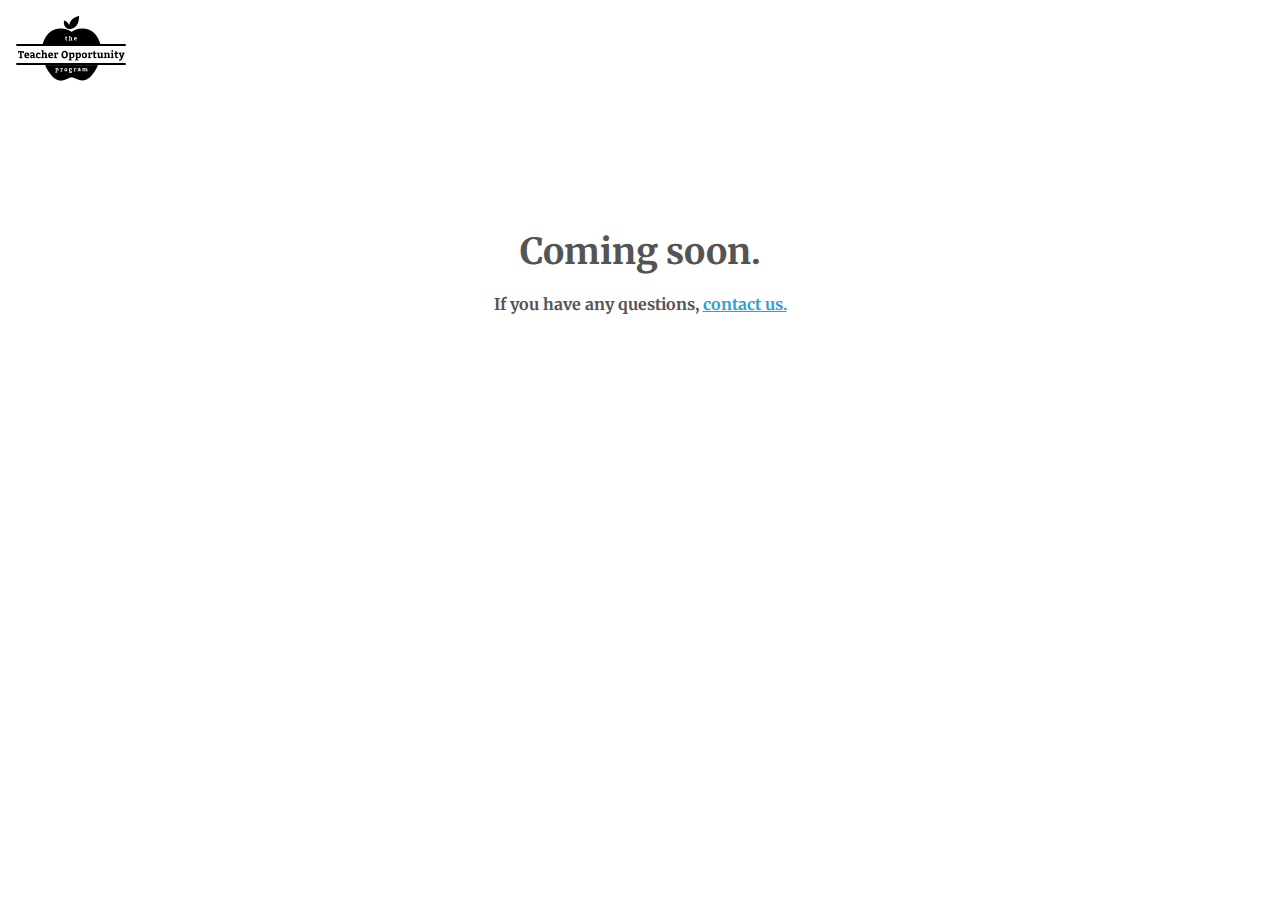
==== commit 773f09f8: "Add GA event on anything clickable on all pages" ====
--- a/index.html
+++ b/index.html
@@ -1,7 +1,18 @@
 <!DOCTYPE html>
 <html>
 <head>
-	<title>Oops! We can&apos;t find what you&apos;re looking for!</title>
+	<script src="js/cookies.js"></script>
+	<script>
+	  (function(i,s,o,g,r,a,m){i['GoogleAnalyticsObject']=r;i[r]=i[r]||function(){
+	  (i[r].q=i[r].q||[]).push(arguments)},i[r].l=1*new Date();a=s.createElement(o),
+	  m=s.getElementsByTagName(o)[0];a.async=1;a.src=g;m.parentNode.insertBefore(a,m)
+	  })(window,document,'script','//www.google-analytics.com/analytics.js','ga');
+
+	  ga('create', 'UA-2016540-8', 'auto');
+	  ga('send', 'pageview');
+
+	</script>
+	<title>The Teacher Opportunity Program</title>
     <link href='http://fonts.googleapis.com/css?family=Merriweather:400,300,700,900,300italic|Open+Sans:700,300,400' rel='stylesheet' type='text/css'>
     <link rel="stylesheet" href="css/reset.css"/>
     <link rel="stylesheet" href="css/styles.css"/>
@@ -14,7 +25,7 @@
 	<!-- <h1>Get your students to use Khan Academy's free math resources and we&apos;ll pay you $500</h1> -->
 	<div class="headline-wrapper">
 		<h1>Coming soon.</h1>
-		<h4>If you have any questions, contact us.</h4>
+		<h4>If you have any questions, <a  onclick="ga('send','event', 'index', 'contactUs', 'click');" href="mailto:teacheropportunity@donorschoose.org">contact us.</a></h4>
 	</div>
 </div>
 </body>
--- a/css/styles.css
+++ b/css/styles.css
@@ -23,13 +23,13 @@
 
 /* LAYOUT */
 .container {
+	position: relative;
 	max-width: 960px;
 	margin: 0 auto;
 	padding: 64px;
 }
 .medium-container {
 	max-width: 640px;
-	padding: 48px;
 	margin: 0 auto;
 }
 .large-container {
@@ -59,11 +59,8 @@
 h1, h2, h3, h4 {
 	font-weight: 700;
 }
-h1 {
+h1, h2 {
 	font-size: 36px;
-}
-h2 {
-	font-size: 24px;
 }
 h3 {
 	font-size: 18px;
@@ -99,6 +96,9 @@
 .headline-wrapper {
 	margin-top: 300px;
 }
+.ie8 .headline-wrapper, .ie9 .headline-wrapper {
+	margin-bottom: 200px;
+}
 .headline-wrapper a {
 	color: #329FD8;
 }
@@ -135,6 +135,9 @@
 .learn-more-text-wrapper img {
 	margin-top: 60px;
 }
+.ie8 .learn-more-text-wrapper img, .ie9 .learn-more-text-wrapper img{
+	display: none;
+}
 .learn-more-wrapper span {
 	font-family: 'Merriweather', serif;
 	font-weight: 700;
@@ -147,6 +150,10 @@
 	left: 35px;
 
 }
+.ie8 .learn-more-wrapper span, .ie9 .learn-more-wrapper span {
+	margin-top: 24px;
+	top: 16px;
+}
 
 /* INTRO */
 .section-intro {
@@ -191,7 +198,7 @@
 	min-height: 900px;
 }
 .section-4steps {
-	min-height: 700px;
+	min-height: 800px;
 }
 .section-howItWorks h1 {
 	color: #32756C;
@@ -270,6 +277,9 @@
 .instructions {
 	display: none;
 	margin-top: 8px;
+}
+.is-active + .instructions {
+	display:block
 }
 .instructions p {
 	font-size: 14px;
@@ -283,9 +293,6 @@
 	text-decoration: none;
 	border-bottom: 2px dotted white;
 }
-.is-visible {
-	display: block;
-}
 
 /* GET STARTED */
 .section-getStarted {
@@ -294,25 +301,23 @@
 }
 .section-getStarted h2 {
 	color: white;
-	margin-bottom: 18px;
+	margin-bottom: 8px;
 	font-weight: 900;
 }
-.primary-cta {
+.primary-cta, .secondary-cta {
+	border: none;
 	background: #6ED171;
-	border-bottom: 6px solid #4F9E51;
-	padding: 18px 38px 18px 32px;
+	cursor: pointer;
 	font-family: 'Open Sans', sans-serif;
 	font-weight: 700;
-	font-size: 24px;
 	text-decoration: none;
 	color: white;
-	border-radius: 8px;
 	display: inline-block;
 	margin: 0 auto;
 	margin-bottom: 12px;
 	transition: all .3s;
 }
-.primary-cta:hover {
+.primary-cta:hover, .secondary-cta:hover {
 	background: #65BA67;
 }
 .primary-cta:active {
@@ -320,6 +325,78 @@
 }
 .primary-cta img {
 	margin-left: 12px;
+}
+.primary-cta {
+	padding: 14px 38px 24px 32px;
+	font-size: 24px;
+	border-radius: 8px;
+	box-shadow: inset 0 -6px 0 0 #459451;
+	margin-top: 16px;
+	/*border-bottom: 6px solid #4F9E51;*/
+}
+.secondary-cta {
+	padding: 9px 18px 10px;
+	font-size: 16px;
+	border-radius: 3px;
+	box-shadow: inset 0 -3px 0 0 #459451;
+}
+
+/* EMAIL FORM*/
+form {
+	margin-top: 8px;
+}
+.email-label {
+	display: none;
+}
+input[type=email] {
+	border: 1px solid #d1d1d1;
+	width: 50%;
+	display: inline-block;
+	webkit-border-radius: 3px;
+	  -moz-border-radius: 3px;
+	  -ms-border-radius: 3px;
+	  -o-border-radius: 3px;
+	  border-radius: 3px;
+	webkit-box-shadow: inset 0 2px 2px 0px #EDF0F0;
+	  -moz-box-shadow: inset 0 2px 2px 0px #EDF0F0;
+	  box-shadow: inset 0 2px 2px 0px #EDF0F0;
+	margin: 16px 0;
+	font-size: 16px;
+	line-height: 1.4;
+	padding: 0 .75em;
+	height: 40px;
+	overflow: auto;
+	outline: none;
+	background: white;
+}
+input[type=email]:focus {
+	border: 1px solid #329FD8;
+}
+span.reminder-text {
+	display: none;
+	font-weight: 400;
+	margin-left: 155px;
+	border-radius: 3px;
+	font-size: 12px;
+	padding: 8px;
+	background: #5A5A5A;
+	color: white;
+	position: absolute;
+}
+span.reminder-text:before {
+	border: solid transparent;
+	content: " ";
+	height: 0;
+	width: 0;
+	border-bottom-color: #5A5A5A;
+	border-width: 6px;
+	margin-left: 8px;
+	margin-top: -18px;
+	position: absolute;
+	pointer-events: none;
+}
+input[type=email]:focus + span.reminder-text {
+	display: block;
 }
 
 /* PARTNERS */
@@ -351,6 +428,7 @@
 
 /* FAQ */
 .section-faq {
+	padding: 36px;
 	display: none;
 	background: #ECEAEA;
 }
@@ -396,6 +474,12 @@
 	.screenshot-wrapper, .logo-wall {
 		max-width: 100%;
 	}
+	span.reminder-text {
+		margin-left: 0;
+	}
+	span.reminder-text:before {
+		margin-left: 100px;
+	}
 
 @media screen and (max-width: 640px) {
 	.logo {
@@ -410,7 +494,7 @@
 		padding: 0;
 	}
 	h1, .headline {
-		font-size: 24px;
+		font-size: 18px;
 	}
 	.headline {
 		padding: 6px;
@@ -448,26 +532,48 @@
 	}
 }
 @media screen and (max-width: 360px) {
+	.container, .medium-container, .large-container, .section-partners {
+		padding: 24px;
+	}
+	h1, .headline {
+		font-size: 18px;
+	}
+	.headline-wrapper {
+		margin-top: 200px;
+	}
+	h5 {
+		text-align: left;
+	}
+	.primary-cta {
+		display: block;
+		width: 100%;
+		padding: 16px 0 20px;
+	}
 	.primary-cta img {
 		display: none;
 	}
-}
-@media screen and (max-width: 360px) {
-	.container, .medium-container, .large-container, .section-partners {
-		padding: 24px;
-	}
-	h1, .headline {
-		font-size: 18px;
-	}
-	.headline-wrapper {
-		margin-top: 200px;
-	}
-	h5 {
-		text-align: left;
-	}
-}
-@media screen and (max-width: 320px) {
+	input[type=email] {
+		display: block;
+		width: 100%;
+	}
+	input[type=submit] {
+		-webkit-appearance: none;
+	}
+	.secondary-cta {
+		display: block;
+		width: 100%;
+	}
+}
+@media screen and (max-height: 670px) {
 	.headline-wrapper {
 		margin-top: 50px;
 	}
+}
+@media screen and (max-height: 460px) {
+	.headline-wrapper {
+		margin-top: 50px;
+	}
+	.learn-more-wrapper {
+		display: none;
+	}
 }